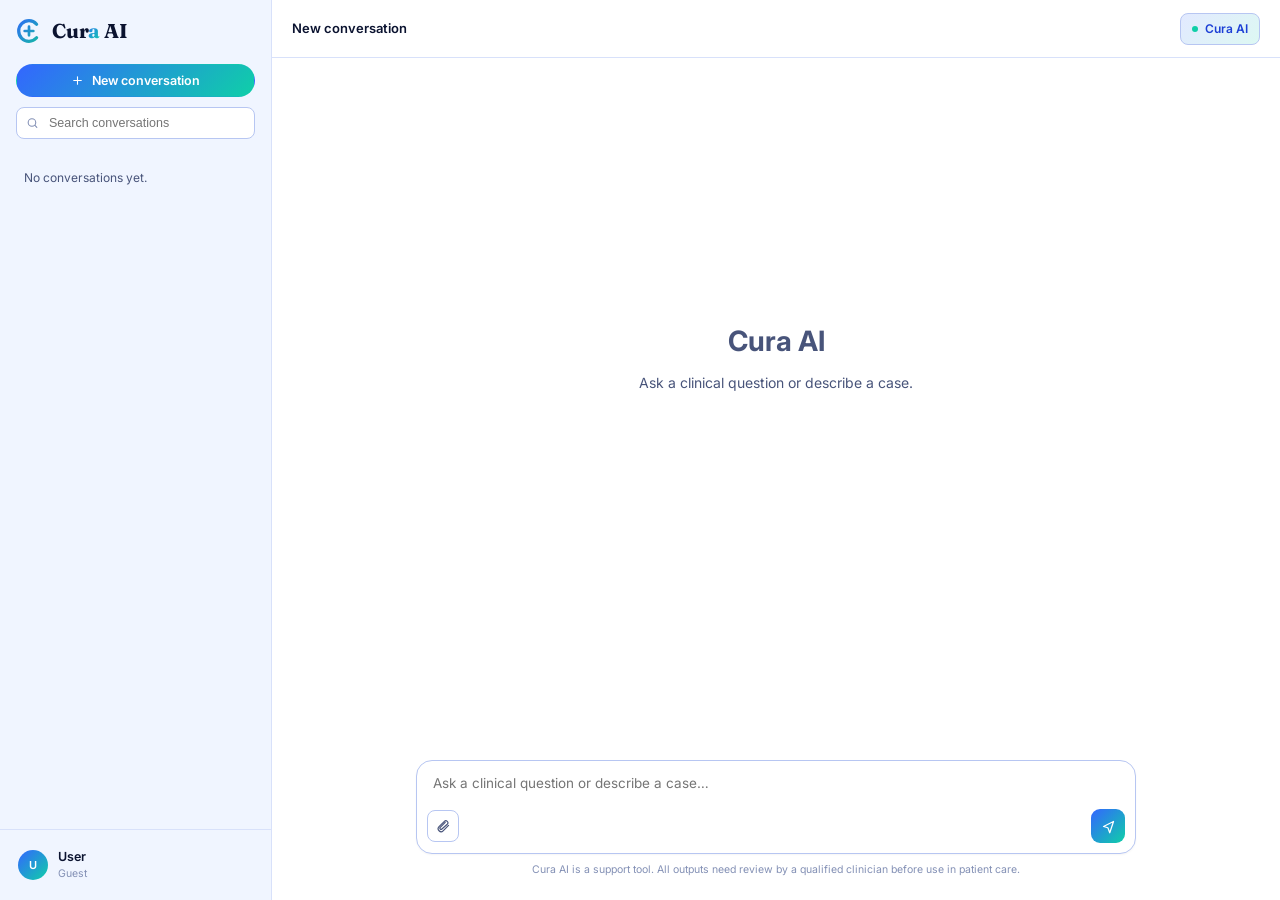
==== frontend/chat.html @ a147b240 "update ui" ====
<!DOCTYPE html>
<html lang="en">

<head>

  <meta charset="UTF-8">

  <meta
    name="viewport"
    content="width=device-width, initial-scale=1.0"
  >

  <title>Cura AI — Chat</title>

  <link
    rel="stylesheet"
    href="styles.css"
  >
  <link rel="icon" type="image/png" href="favicon.png">

</head>


<body>

<div class="app-shell">


  <!-- =====================================================
       SIDEBAR
  ====================================================== -->

  <aside
    class="app-sidebar"
    id="sidebar"
  >

    <div class="sidebar-top">


      <!-- LOGO -->

      <a
        href="index.html"
        class="logo"
      >

        <svg
          class="logo-mark"
          width="26"
          height="26"
          viewBox="0 0 48 48"
          fill="none"
        >

          <defs>

            <linearGradient
              id="chat-logo-gradient"
              x1="4"
              y1="6"
              x2="44"
              y2="42"
              gradientUnits="userSpaceOnUse"
            >

              <stop stop-color="#2E6FF2"/>
              <stop offset="1" stop-color="#14B8A6"/>

            </linearGradient>

          </defs>


          <path
            d="M38 11.5C34.6 7.6 29.7 5 24 5
            13.5 5 5 13.5 5 24s8.5 19 19 19
            c5.7 0 10.6-2.6 14-6.5"
            stroke="url(#chat-logo-gradient)"
            stroke-width="6"
            stroke-linecap="round"
          />


          <path
            d="M24 16v16M16 24h16"
            stroke="url(#chat-logo-gradient)"
            stroke-width="5"
            stroke-linecap="round"
          />

        </svg>


        <span
          class="logo-word"
          style="
            font-size:20px;
            font-weight:700;
          "
        >
          Cur<em>a</em> AI
        </span>

      </a>


      <!-- NEW CONVERSATION -->

      <button
        class="btn btn-gradient btn-block btn-sm"
        style="margin-top:14px;"
        id="new-chat"
        type="button"
      >

        <svg
          width="13"
          height="13"
          viewBox="0 0 24 24"
          fill="none"
          stroke="currentColor"
          stroke-width="2"
          stroke-linecap="round"
        >

          <path d="M12 5v14"/>
          <path d="M5 12h14"/>

        </svg>

        New conversation

      </button>


      <!-- SEARCH -->

      <div class="sidebar-search">

        <svg
          width="13"
          height="13"
          viewBox="0 0 24 24"
          fill="none"
          stroke="currentColor"
          stroke-width="2"
          stroke-linecap="round"
        >

          <circle
            cx="11"
            cy="11"
            r="7"
          />

          <path
            d="m20 20-3.5-3.5"
          />

        </svg>


        <input
          id="conversation-search"
          type="text"
          placeholder="Search conversations"
        >

      </div>

    </div>


    <!-- =====================================================
         CONVERSATIONS
    ====================================================== -->

    <div
      class="thread-list"
      id="thread-list"
    >

      <!-- JS loads conversations here -->

      <div
        id="conversation-loading"
        style="
          padding:14px;
          font-size:12px;
          color:var(--ink-600);
        "
      >
        No conversations yet.
      </div>

    </div>


    <!-- =====================================================
         USER
    ====================================================== -->

    <div class="sidebar-bottom">

      <div class="sidebar-user">

        <div
          class="avatar"
          id="user-avatar"
        >
          U
        </div>


        <div>

          <div
            class="sidebar-user-name"
            id="sidebar-user-name"
          >
            User
          </div>


          <div
            class="sidebar-user-email"
            id="sidebar-user-email"
          >
            Guest
          </div>

        </div>

      </div>

    </div>

  </aside>


  <!-- =====================================================
       MAIN
  ====================================================== -->

  <main class="app-main">


    <!-- TOPBAR -->

    <div class="app-topbar">


      <button
        class="icon-btn"
        id="sidebar-toggle"
        style="display:none;"
        type="button"
      >

        <svg
          width="16"
          height="16"
          viewBox="0 0 24 24"
          fill="none"
          stroke="currentColor"
          stroke-width="2"
          stroke-linecap="round"
        >

          <path d="M3 6h18"/>
          <path d="M3 12h18"/>
          <path d="M3 18h18"/>

        </svg>

      </button>


      <span
        id="conversation-title"
        style="
          font-size:13px;
          font-weight:600;
        "
      >
        New conversation
      </span>


      <div
        class="model-chip"
        style="margin-left:auto;"
      >

        <span class="dot"></span>

        Cura AI

      </div>

    </div>


    <!-- =====================================================
         CHAT AREA
    ====================================================== -->

    <div
      class="chat-scroll"
      id="chat-scroll"
    >

      <div
        class="chat-inner"
        id="chat-inner"
      >

        <!-- Empty state -->

        <div
          id="chat-empty"
          style="
            min-height:60vh;
            display:flex;
            align-items:center;
            justify-content:center;
            text-align:center;
            color:var(--ink-600);
            padding:30px;
          "
        >

          <div>

            <div
              style="
                font-size:28px;
                font-weight:700;
                margin-bottom:10px;
              "
            >
              Cura AI
            </div>

            <div style="font-size:14px;">
              Ask a clinical question or describe a case.
            </div>

          </div>

        </div>

      </div>

    </div>


    <!-- =====================================================
         COMPOSER
    ====================================================== -->

    <div class="composer-wrap">


      <div class="composer">


        <textarea
          id="composer-input"
          placeholder="Ask a clinical question or describe a case…"
          rows="1"
        ></textarea>


        <div class="composer-actions">


          <!-- ATTACH -->

          <button
            class="icon-btn"
            id="attach-btn"
            title="Attach"
            type="button"
          >

            <svg
              width="14"
              height="14"
              viewBox="0 0 24 24"
              fill="none"
              stroke="currentColor"
              stroke-width="2"
              stroke-linecap="round"
            >

              <path
                d="M21.44 11.05
                12.25 20.24a5 5 0 0 1-7.07-7.07
                l9.19-9.19a3.5 3.5 0 0 1 4.95 4.95
                L10.13 17.13a2 2 0 0 1-2.83-2.83
                l8.49-8.48"
              />

            </svg>

          </button>


          <!-- SEND -->

          <button
            class="send-btn"
            id="send-btn"
            title="Send"
            type="button"
          >

            <svg
              width="15"
              height="15"
              viewBox="0 0 24 24"
              fill="none"
              stroke="currentColor"
              stroke-width="2"
              stroke-linecap="round"
              stroke-linejoin="round"
            >

              <path
                d="m4 12 16-8-6 18-3-8-7-2z"
              />

            </svg>

          </button>


        </div>

      </div>


      <div class="composer-hint">

        Cura AI is a support tool.
        All outputs need review by a qualified clinician
        before use in patient care.

      </div>


    </div>

  </main>

</div>


<script src="script.js"></script>

</body>

</html>
---- frontend/styles.css ----
/* ===========================================================
   Cura AI — shared design system
   Palette pulled from the mark: deep navy ground, blue→teal
   gradient identity, warm off-white paper for content surfaces.
=========================================================== */

@import url('https://fonts.googleapis.com/css2?family=Fraunces:opsz,wght@9..144,400;9..144,500;9..144,600&family=Inter:wght@400;500;600;700&family=JetBrains+Mono:wght@400;500&display=swap');

:root{
  --navy-950:#050B16;
  --navy-900:#0A1730;
  --navy-800:#122145;
  --paper:#F0F5FF;
  --paper-alt:#FFFFFF;
  --ink-900:#0B1330;
  --ink-600:#48547A;
  --ink-400:#8390B5;
  --border:#D8E1FA;
  --border-strong:#B7C6F2;
  --blue:#3366FF;
  --blue-deep:#1C3FD6;
  --teal:#0FCFA8;
  --violet:#7C5CFC;
  --grad: linear-gradient(135deg, var(--blue) 0%, var(--teal) 100%);
  --grad-hero: linear-gradient(135deg, #E8EEFF 0%, #E3FBF6 55%, #EFEBFF 100%);
  --grad-soft: linear-gradient(135deg, rgba(51,102,255,0.14), rgba(15,207,168,0.14));
  --radius-lg:20px;
  --radius-md:12px;
  --radius-sm:8px;
  --shadow-card: 0 1px 2px rgba(11,19,48,0.06), 0 12px 32px -12px rgba(51,102,255,0.22);
  --shadow-pop: 0 14px 40px -10px rgba(51,102,255,0.38);
}

*{box-sizing:border-box; margin:0; padding:0;}
html{scroll-behavior:smooth;}
body{
  font-family:'Inter', system-ui, sans-serif;
  background:var(--paper);
  color:var(--ink-900);
  -webkit-font-smoothing:antialiased;
  line-height:1.5;
}
a{color:inherit; text-decoration:none;}
button{font-family:inherit; cursor:pointer;}
img{display:block; max-width:100%;}

.display{
  font-family:'Fraunces', serif;
  font-weight:500;
  letter-spacing:-0.01em;
  line-height:1.05;
}
.mono{
  font-family:'JetBrains Mono', monospace;
  letter-spacing:0.02em;
}
.eyebrow{
  font-family:'JetBrains Mono', monospace;
  font-size:11px;
  letter-spacing:0.14em;
  text-transform:uppercase;
  color:var(--teal);
  font-weight:500;
}

/* ---------- Logo mark: echoes the open "C" + cross ---------- */
.logo{
  display:inline-flex;
  align-items:center;
  gap:10px;
}
.logo-mark{ flex-shrink:0; }
.logo-word{
  font-family:'Fraunces', serif;
  font-weight:600;
  font-size:19px;
  letter-spacing:-0.01em;
  color:var(--ink-900);
}
.logo-word em{
  font-style:normal;
  background:var(--grad);
  -webkit-background-clip:text;
  background-clip:text;
  color:transparent;
}
.on-dark .logo-word{ color:#fff; }

/* ---------- Buttons ---------- */
.btn{
  display:inline-flex;
  align-items:center;
  justify-content:center;
  gap:8px;
  padding:11px 20px;
  border-radius:999px;
  font-size:13.5px;
  font-weight:600;
  border:1px solid transparent;
  transition:transform .15s ease, box-shadow .15s ease, background .15s ease;
  white-space:nowrap;
}
.btn:active{ transform:scale(0.98); }
.btn-primary{
  background:var(--ink-900);
  color:#fff;
}
.btn-primary:hover{ background:#000; box-shadow:var(--shadow-pop); }
.btn-gradient{
  background:var(--grad);
  color:#fff;
}
.btn-gradient:hover{ box-shadow:0 10px 30px -8px rgba(20,184,166,0.55); }
.btn-ghost{
  background:transparent;
  color:var(--ink-900);
  border-color:var(--border-strong);
}
.btn-ghost:hover{ background:rgba(14,21,38,0.04); }
.btn-lg{ padding:14px 26px; font-size:14.5px; }
.btn-sm{ padding:8px 14px; font-size:12.5px; }
.btn-block{ width:100%; }

/* ---------- Layout helpers ---------- */
.wrap{ max-width:1160px; margin:0 auto; padding:0 24px; }
.section{ padding:88px 0; }
@media (max-width:720px){ .section{ padding:56px 0; } }

/* ---------- Header ---------- */
.site-header{
  position:sticky; top:0; z-index:50;
  background:rgba(246,248,251,0.86);
  backdrop-filter:blur(14px) saturate(160%);
  border-bottom:1px solid var(--border);
}
.site-header .wrap{
  height:64px;
  display:flex; align-items:center; gap:28px;
}
.site-nav{ display:flex; gap:4px; margin-left:8px; }
.site-nav a{
  padding:8px 12px; border-radius:8px;
  font-size:13.5px; font-weight:500; color:var(--ink-600);
  transition:background .15s ease, color .15s ease;
}
.site-nav a:hover{ background:rgba(14,21,38,0.05); color:var(--ink-900); }
.header-actions{ margin-left:auto; display:flex; align-items:center; gap:10px; }

@media (max-width:760px){
  .site-nav{ display:none; }
}

/* ---------- Hero ---------- */
.hero{
  position:relative;
  overflow:hidden;
  background:var(--grad-hero);
  border-bottom:1px solid var(--border);
}
.hero::before{
  content:'';
  position:absolute; inset:0;
  background-image:
    linear-gradient(rgba(51,102,255,0.10) 1px, transparent 1px),
    linear-gradient(90deg, rgba(51,102,255,0.10) 1px, transparent 1px);
  background-size:52px 52px;
  mask-image:radial-gradient(ellipse at 30% 20%, black 0%, transparent 65%);
}
.hero::after{
  content:'';
  position:absolute; top:-120px; right:-120px; width:420px; height:420px;
  background:radial-gradient(circle, rgba(124,92,252,0.28), transparent 70%);
  border-radius:50%;
  pointer-events:none;
}
.hero-grid{
  position:relative;
  display:grid;
  grid-template-columns:minmax(0,1.05fr) minmax(0,1fr);
  gap:56px;
  align-items:center;
  padding:80px 0 72px;
}
@media (max-width:920px){
  .hero-grid{ grid-template-columns:1fr; padding:44px 0 40px; gap:36px; }
}
.hero h1{ font-size:clamp(36px,5vw,58px); margin-top:18px; }
.hero h1 .accent{ font-style:italic; color:var(--blue); }
.hero p.lede{
  margin-top:20px; max-width:480px;
  font-size:16.5px; line-height:1.6; color:var(--ink-600);
}
.hero-ctas{ display:flex; gap:10px; margin-top:30px; flex-wrap:wrap; }

/* mock chat card in hero */
.chat-card{
  border-radius:var(--radius-lg);
  border:1px solid var(--border);
  background:#fff;
  box-shadow:var(--shadow-card);
  overflow:hidden;
}
.chat-card-top{
  display:flex; align-items:center; gap:8px;
  padding:12px 16px; border-bottom:1px solid var(--border);
  background:var(--paper);
}
.chat-card-top .dots{ display:flex; gap:5px; }
.chat-card-top .dots span{ width:8px; height:8px; border-radius:50%; background:var(--border-strong); }
.chat-card-top .tag{
  margin-left:auto;
  font-family:'JetBrains Mono', monospace;
  font-size:10.5px; color:var(--ink-400);
}
.chat-card-body{ padding:22px 20px 24px; background:linear-gradient(to bottom, var(--paper), #fff); }
.bubble-row{ display:flex; gap:10px; margin-bottom:16px; }
.avatar{
  flex-shrink:0; width:28px; height:28px; border-radius:50%;
  display:grid; place-items:center;
  font-size:11px; font-weight:600;
}
.avatar-user{ background:#E7EBF2; color:var(--ink-600); }
.avatar-ai{ background:var(--grad); color:#fff; border-radius:9px; }
.bubble-text{ font-size:13.5px; line-height:1.55; padding-top:3px; color:var(--ink-900); }
.pill-list{ display:grid; gap:7px; margin-top:12px; }
.pill{
  display:flex; align-items:center; gap:9px;
  border:1px solid var(--border); background:var(--paper);
  border-radius:10px; padding:9px 12px; font-size:12.5px; color:var(--ink-900);
}
.pill svg{ flex-shrink:0; color:var(--teal); }

/* ---------- Feature grid ---------- */
.section-head{ max-width:600px; margin-bottom:44px; }
.section-head h2{ font-size:clamp(28px,3.4vw,38px); margin-top:10px; }
.section-head p{ margin-top:12px; color:var(--ink-600); font-size:15px; }

.feature-grid{
  display:grid;
  grid-template-columns:repeat(3,1fr);
  gap:1px;
  background:var(--border);
  border:1px solid var(--border);
  border-radius:var(--radius-lg);
  overflow:hidden;
}
@media (max-width:820px){ .feature-grid{ grid-template-columns:1fr 1fr; } }
@media (max-width:560px){ .feature-grid{ grid-template-columns:1fr; } }
.feature{
  background:#fff; padding:28px 24px 30px;
  transition:background .18s ease;
}
.feature:hover{ background:#FAFBFF; }
.feature-icon{
  width:40px; height:40px; border-radius:11px;
  display:grid; place-items:center; margin-bottom:16px;
  background:var(--grad); color:#fff;
  box-shadow:0 8px 18px -8px rgba(51,102,255,0.55);
}
.feature h3{ font-size:15px; font-weight:600; margin-bottom:7px; color:var(--ink-900); }
.feature p{ font-size:13px; color:var(--ink-600); line-height:1.55; }

/* ---------- Dark band ---------- */
.band-dark{
  background:var(--navy-900);
  color:#fff;
  position:relative;
  overflow:hidden;
}
.band-dark::before{
  content:'';
  position:absolute; inset:0;
  background:radial-gradient(circle at 18% 25%, rgba(46,111,242,.28), transparent 40%),
             radial-gradient(circle at 82% 75%, rgba(20,184,166,.24), transparent 42%);
}
.band-dark .wrap{ position:relative; }

/* ---------- Footer ---------- */
.site-footer{
  background:var(--navy-950);
  color:rgba(255,255,255,0.6);
  padding:56px 0 28px;
}
.footer-grid{
  display:grid; grid-template-columns:1.4fr repeat(3,1fr);
  gap:32px; padding-bottom:36px; border-bottom:1px solid rgba(255,255,255,0.08);
}
@media (max-width:760px){ .footer-grid{ grid-template-columns:1fr 1fr; } }
.footer-grid h4{
  font-size:11px; text-transform:uppercase; letter-spacing:.08em;
  color:#fff; margin-bottom:14px; font-weight:600;
}
.footer-grid ul{ list-style:none; display:grid; gap:9px; }
.footer-grid a{ font-size:13px; transition:color .15s ease; }
.footer-grid a:hover{ color:#fff; }
.footer-bottom{
  display:flex; justify-content:space-between; align-items:center;
  padding-top:22px; font-size:12px; flex-wrap:wrap; gap:10px;
}
@media (max-width:600px){ .footer-bottom{ flex-direction:column; align-items:flex-start; } }

/* ---------- FAQ ---------- */
.faq-item{ border-bottom:1px solid var(--border); }
.faq-q{
  width:100%; text-align:left; background:none; border:0;
  padding:20px 2px; display:flex; align-items:center; justify-content:space-between;
  font-family:'Fraunces', serif; font-size:16px; font-weight:500; color:var(--ink-900);
}
.faq-q svg{ flex-shrink:0; transition:transform .2s ease; color:var(--ink-400); }
.faq-item.open .faq-q svg{ transform:rotate(45deg); }
.faq-a{
  max-height:0; overflow:hidden; transition:max-height .25s ease;
  font-size:13.5px; color:var(--ink-600); line-height:1.6;
}
.faq-item.open .faq-a{ max-height:200px; padding-bottom:20px; }

/* ---------- Auth split layout ---------- */
.auth-shell{ min-height:100vh; display:grid; grid-template-columns:1fr 1fr; }
@media (max-width:920px){ .auth-shell{ grid-template-columns:1fr; } }
.auth-panel{ display:flex; flex-direction:column; background:#fff; }
.auth-panel-header{ padding:26px 40px 0; }
.auth-form-wrap{ flex:1; display:flex; align-items:center; justify-content:center; padding:32px 40px 60px; }
.auth-form{ width:100%; max-width:380px; }
.auth-form h1{ font-size:28px; }
.auth-form p.sub{ margin-top:8px; color:var(--ink-600); font-size:13.5px; }

.field{ margin-bottom:14px; }
.field label{ display:block; font-size:12px; font-weight:600; color:var(--ink-600); margin-bottom:6px; }
.field input{
  width:100%; padding:11px 13px; font-size:13.5px;
  border:1.5px solid var(--border-strong); border-radius:8px;
  background:#fff; color:var(--ink-900); outline:none;
  transition:border-color .15s ease, box-shadow .15s ease;
}
.field input:focus{ border-color:var(--blue); box-shadow:0 0 0 3px rgba(46,111,242,0.12); }
.field input::placeholder{ color:var(--ink-400); }

.divider-row{ display:flex; align-items:center; gap:10px; margin:20px 0; }
.divider-row .line{ flex:1; height:1px; background:var(--border); }
.divider-row span{ font-size:10.5px; letter-spacing:.08em; text-transform:uppercase; color:var(--ink-400); }

.check-row{ display:flex; gap:8px; font-size:12px; color:var(--ink-600); align-items:flex-start; margin:6px 0 18px; }
.check-row input{ margin-top:2px; }

.auth-visual{
  position:relative; overflow:hidden;
  background:var(--navy-900); color:#fff;
  display:flex; flex-direction:column; justify-content:center;
  padding:56px;
}
@media (max-width:920px){ .auth-visual{ display:none; } }
.auth-visual::before{
  content:''; position:absolute; inset:0;
  background-image:linear-gradient(rgba(255,255,255,.05) 1px, transparent 1px),
                    linear-gradient(90deg, rgba(255,255,255,.05) 1px, transparent 1px);
  background-size:44px 44px;
}
.auth-visual-inner{ position:relative; max-width:420px; }
.auth-visual h2{ font-size:34px; margin-top:16px; line-height:1.1; }
.auth-visual p{ margin-top:14px; color:rgba(255,255,255,.68); font-size:14.5px; line-height:1.6; }
.auth-swap{ margin-top:26px; text-align:center; font-size:13px; color:var(--ink-600); }
.auth-swap a{ font-weight:600; color:var(--blue); }
.legal-note{ margin-top:22px; font-size:11px; color:var(--ink-400); line-height:1.6; }
.legal-note a{ text-decoration:underline; color:var(--ink-600); }

/* ---------- Chat app shell ---------- */
.app-shell{ display:flex; height:100vh; overflow:hidden; background:#fff; }
.app-sidebar{
  width:272px; flex-shrink:0; background:var(--paper);
  border-right:1px solid var(--border);
  display:flex; flex-direction:column;
}
.sidebar-top{ padding:16px 16px 10px; }
.sidebar-search{
  margin-top:10px; position:relative;
}
.sidebar-search input{
  width:100%; padding:8px 12px 8px 32px; font-size:12.5px;
  border:1px solid var(--border-strong); border-radius:8px; background:#fff; outline:none;
}
.sidebar-search svg{ position:absolute; left:10px; top:50%; transform:translateY(-50%); color:var(--ink-400); }
.thread-list{ flex:1; overflow-y:auto; padding:6px 10px; }
.thread{
  padding:10px 10px; border-radius:8px; margin-bottom:2px; cursor:pointer;
  border:1px solid transparent;
}
.thread:hover{ background:#EEF1F6; }
.thread.active{ background:#fff; border-color:var(--border); }
.thread-title{ font-size:12.5px; font-weight:600; color:var(--ink-900); }
.thread-sub{ font-size:10.5px; color:var(--ink-400); margin-top:2px; }
.sidebar-bottom{ border-top:1px solid var(--border); padding:12px; }
.sidebar-user{ display:flex; align-items:center; gap:10px; padding:6px; border-radius:8px; }
.sidebar-user:hover{ background:#EEF1F6; }
.sidebar-user .avatar{ width:30px; height:30px; background:var(--grad); color:#fff; }
.sidebar-user-name{ font-size:12.5px; font-weight:600; }
.sidebar-user-email{ font-size:10.5px; color:var(--ink-400); }

.app-main{ flex:1; display:flex; flex-direction:column; min-width:0; }
.app-topbar{
  height:58px; flex-shrink:0; border-bottom:1px solid var(--border);
  display:flex; align-items:center; gap:12px; padding:0 20px;
}
.model-chip{
  display:inline-flex; align-items:center; gap:7px;
  border:1px solid var(--border-strong); border-radius:8px;
  padding:6px 11px; font-size:12px; font-weight:600;
  background:var(--grad-soft); color:var(--blue-deep);
}
.model-chip .dot{ width:6px; height:6px; border-radius:50%; background:var(--teal); }

.chat-scroll{ flex:1; overflow-y:auto; padding:28px 0 8px; }
.chat-inner{ max-width:720px; margin:0 auto; padding:0 24px; }
.msg-row{ display:flex; gap:12px; margin-bottom:22px; }
.msg-row .avatar{ width:30px; height:30px; }
.msg-text{ font-size:14px; line-height:1.6; padding-top:4px; }
.msg-ai .msg-text{ }

.composer-wrap{ padding:14px 24px 22px; }
.composer{
  max-width:720px; margin:0 auto;
  border:1.5px solid var(--border-strong); border-radius:16px; background:#fff;
  box-shadow:0 1px 2px rgba(14,21,38,0.04);
}
.composer textarea{
  width:100%; border:0; outline:none; resize:none; background:transparent;
  padding:14px 16px 6px; font-family:inherit; font-size:13.5px; color:var(--ink-900); min-height:24px; max-height:160px;
}
.composer-actions{ display:flex; align-items:center; padding:6px 10px 10px; gap:8px; }
.composer-hint{ margin-top:8px; text-align:center; font-size:10.5px; color:var(--ink-400); }
.icon-btn{
  width:32px; height:32px; border-radius:8px; border:1px solid var(--border-strong);
  background:#fff; display:grid; place-items:center; color:var(--ink-600);
}
.icon-btn:hover{ background:var(--paper); }
.send-btn{
  margin-left:auto; width:34px; height:34px; border-radius:9px; border:0;
  background:var(--grad); color:#fff; display:grid; place-items:center;
}

@media (max-width:820px){
  .app-sidebar{ position:fixed; z-index:40; height:100%; transform:translateX(-100%); transition:transform .2s ease; }
  .app-sidebar.open{ transform:translateX(0); box-shadow:var(--shadow-pop); }
  .chat-inner{ padding:0 16px; }
}
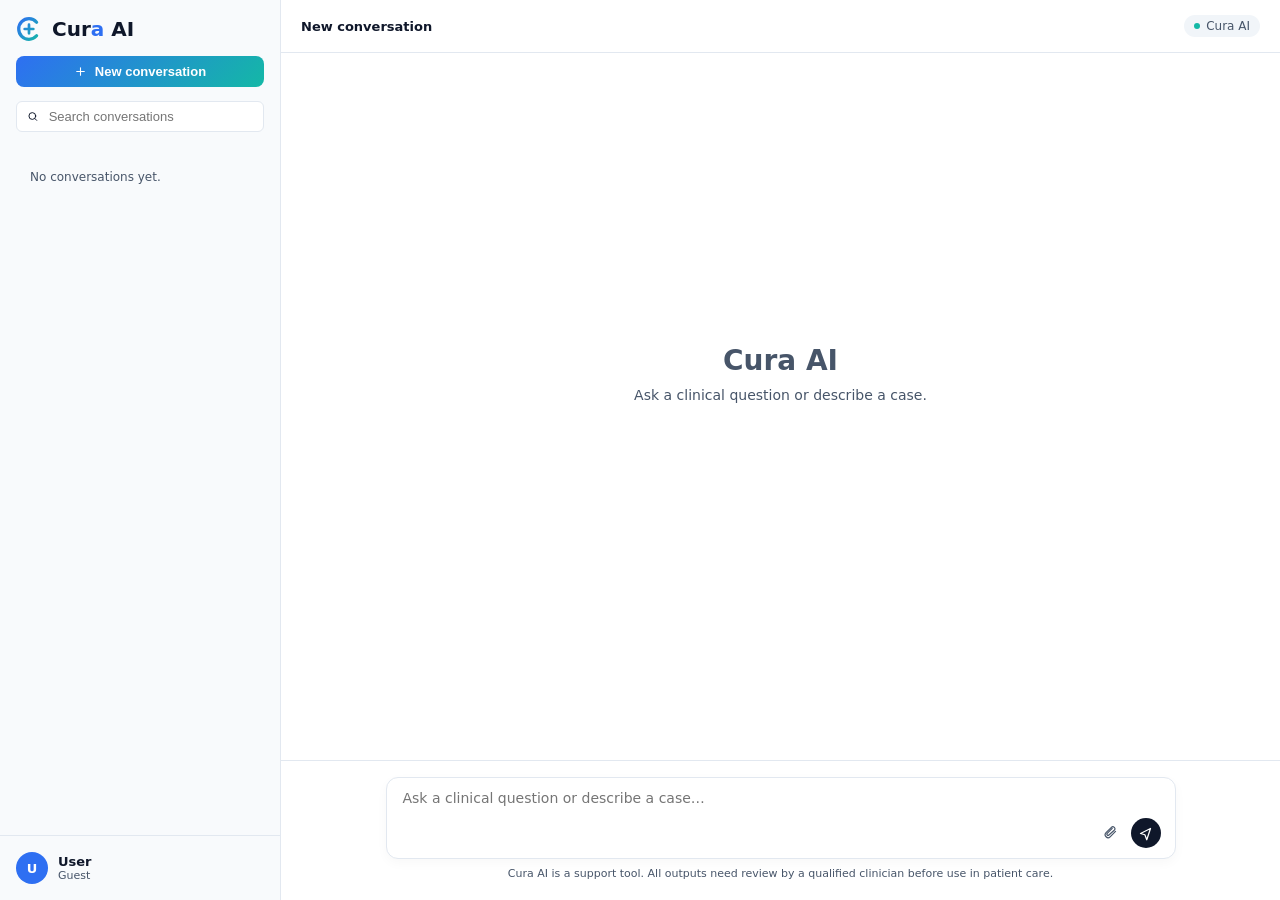
==== commit 0bf44172: "clean frontend code" ====
--- a/frontend/chat.html
+++ b/frontend/chat.html
@@ -1,465 +1,139 @@
 <!DOCTYPE html>
+
 <html lang="en">
+    <head>
+    <meta charset="UTF-8">
+    <meta name="viewport" content="width=device-width, initial-scale=1.0">
+    <title>Cura AI — Chat</title>
+    <link rel="stylesheet" href="styles.css">
+    <link rel="icon" type="image/png" href="favicon.png">
+    </head>
+    <body>
 
-<head>
+    <div class="app-shell">
 
-  <meta charset="UTF-8">
+    <!-- SIDEBAR -->
+    <aside class="app-sidebar" id="sidebar">
+        <div class="sidebar-top">
+        <!-- LOGO -->
+        <a href="index.html" class="logo">
+            <svg class="logo-mark" width="26" height="26" viewBox="0 0 48 48" fill="none">
+            <defs>
+                <linearGradient id="chat-logo-gradient" x1="4" y1="6" x2="44" y2="42" gradientUnits="userSpaceOnUse">
+                <stop stop-color="#2E6FF2"/>
+                <stop offset="1" stop-color="#14B8A6"/>
+                </linearGradient>
+            </defs>
+            <path d="M38 11.5C34.6 7.6 29.7 5 24 5 13.5 5 5 13.5 5 24s8.5 19 19 19 c5.7 0 10.6-2.6 14-6.5" stroke="url(#chat-logo-gradient)" stroke-width="6" stroke-linecap="round"/>
+            <path d="M24 16v16M16 24h16" stroke="url(#chat-logo-gradient)" stroke-width="5" stroke-linecap="round"/>
+            </svg>
+            <span class="logo-word logo-word-custom">
+            Cur<em>a</em> AI
+            </span>
+        </a>
 
-  <meta
-    name="viewport"
-    content="width=device-width, initial-scale=1.0"
-  >
+        <!-- NEW CONVERSATION -->
+        <button class="btn btn-gradient btn-block btn-sm new-chat-btn" id="new-chat" type="button">
+            <svg width="13" height="13" viewBox="0 0 24 24" fill="none" stroke="currentColor" stroke-width="2" stroke-linecap="round">
+            <path d="M12 5v14"/>
+            <path d="M5 12h14"/>
+            </svg>
+            New conversation
+        </button>
 
-  <title>Cura AI — Chat</title>
+        <!-- SEARCH -->
+        <div class="sidebar-search">
+            <svg width="13" height="13" viewBox="0 0 24 24" fill="none" stroke="currentColor" stroke-width="2" stroke-linecap="round">
+            <circle cx="11" cy="11" r="7"/>
+            <path d="m20 20-3.5-3.5"/>
+            </svg>
+            <input id="conversation-search" type="text" placeholder="Search conversations">
+        </div>
+        </div>
 
-  <link
-    rel="stylesheet"
-    href="styles.css"
-  >
-  <link rel="icon" type="image/png" href="favicon.png">
+        <!-- CONVERSATIONS -->
+        <div class="thread-list" id="thread-list">
+        <div id="conversation-loading" class="conversation-loading-text">
+            No conversations yet.
+        </div>
+        </div>
 
-</head>
+        <!-- USER -->
+        <div class="sidebar-bottom">
+        <div class="sidebar-user">
+            <div class="avatar" id="user-avatar">U</div>
+            <div>
+            <div class="sidebar-user-name" id="sidebar-user-name">User</div>
+            <div class="sidebar-user-email" id="sidebar-user-email">Guest</div>
+            </div>
+        </div>
+        </div>
+    </aside>
 
+    <!-- MAIN -->
+    <main class="app-main">
+        <!-- TOPBAR -->
+        <div class="app-topbar">
+        <button class="icon-btn" id="sidebar-toggle" style="display:none;" type="button">
+            <svg width="16" height="16" viewBox="0 0 24 24" fill="none" stroke="currentColor" stroke-width="2" stroke-linecap="round">
+            <path d="M3 6h18"/>
+            <path d="M3 12h18"/>
+            <path d="M3 18h18"/>
+            </svg>
+        </button>
+        <span id="conversation-title" class="conversation-title-text">
+            New conversation
+        </span>
+        <div class="model-chip model-chip-right">
+            <span class="dot"></span>
+            Cura AI
+        </div>
+        </div>
 
-<body>
+        <!-- CHAT AREA -->
+        <div class="chat-scroll" id="chat-scroll">
+        <div class="chat-inner" id="chat-inner">
+            <!-- Empty state -->
+            <div id="chat-empty" class="chat-empty-state">
+            <div>
+                <div class="chat-empty-title">
+                Cura AI
+                </div>
+                <div class="chat-empty-subtitle">
+                Ask a clinical question or describe a case.
+                </div>
+            </div>
+            </div>
+        </div>
+        </div>
 
-<div class="app-shell">
-
-
-  <!-- =====================================================
-       SIDEBAR
-  ====================================================== -->
-
-  <aside
-    class="app-sidebar"
-    id="sidebar"
-  >
-
-    <div class="sidebar-top">
-
-
-      <!-- LOGO -->
-
-      <a
-        href="index.html"
-        class="logo"
-      >
-
-        <svg
-          class="logo-mark"
-          width="26"
-          height="26"
-          viewBox="0 0 48 48"
-          fill="none"
-        >
-
-          <defs>
-
-            <linearGradient
-              id="chat-logo-gradient"
-              x1="4"
-              y1="6"
-              x2="44"
-              y2="42"
-              gradientUnits="userSpaceOnUse"
-            >
-
-              <stop stop-color="#2E6FF2"/>
-              <stop offset="1" stop-color="#14B8A6"/>
-
-            </linearGradient>
-
-          </defs>
-
-
-          <path
-            d="M38 11.5C34.6 7.6 29.7 5 24 5
-            13.5 5 5 13.5 5 24s8.5 19 19 19
-            c5.7 0 10.6-2.6 14-6.5"
-            stroke="url(#chat-logo-gradient)"
-            stroke-width="6"
-            stroke-linecap="round"
-          />
-
-
-          <path
-            d="M24 16v16M16 24h16"
-            stroke="url(#chat-logo-gradient)"
-            stroke-width="5"
-            stroke-linecap="round"
-          />
-
-        </svg>
-
-
-        <span
-          class="logo-word"
-          style="
-            font-size:20px;
-            font-weight:700;
-          "
-        >
-          Cur<em>a</em> AI
-        </span>
-
-      </a>
-
-
-      <!-- NEW CONVERSATION -->
-
-      <button
-        class="btn btn-gradient btn-block btn-sm"
-        style="margin-top:14px;"
-        id="new-chat"
-        type="button"
-      >
-
-        <svg
-          width="13"
-          height="13"
-          viewBox="0 0 24 24"
-          fill="none"
-          stroke="currentColor"
-          stroke-width="2"
-          stroke-linecap="round"
-        >
-
-          <path d="M12 5v14"/>
-          <path d="M5 12h14"/>
-
-        </svg>
-
-        New conversation
-
-      </button>
-
-
-      <!-- SEARCH -->
-
-      <div class="sidebar-search">
-
-        <svg
-          width="13"
-          height="13"
-          viewBox="0 0 24 24"
-          fill="none"
-          stroke="currentColor"
-          stroke-width="2"
-          stroke-linecap="round"
-        >
-
-          <circle
-            cx="11"
-            cy="11"
-            r="7"
-          />
-
-          <path
-            d="m20 20-3.5-3.5"
-          />
-
-        </svg>
-
-
-        <input
-          id="conversation-search"
-          type="text"
-          placeholder="Search conversations"
-        >
-
-      </div>
+        <!-- COMPOSER -->
+        <div class="composer-wrap">
+        <div class="composer">
+            <textarea id="composer-input" placeholder="Ask a clinical question or describe a case…" rows="1"></textarea>
+            <div class="composer-actions">
+            <!-- ATTACH -->
+            <button class="icon-btn" id="attach-btn" title="Attach" type="button">
+                <svg width="14" height="14" viewBox="0 0 24 24" fill="none" stroke="currentColor" stroke-width="2" stroke-linecap="round">
+                <path d="M21.44 11.05 12.25 20.24a5 5 0 0 1-7.07-7.07 l9.19-9.19a3.5 3.5 0 0 1 4.95 4.95 L10.13 17.13a2 2 0 0 1-2.83-2.83 l8.49-8.48"/>
+                </svg>
+            </button>
+            <!-- SEND -->
+            <button class="send-btn" id="send-btn" title="Send" type="button">
+                <svg width="15" height="15" viewBox="0 0 24 24" fill="none" stroke="currentColor" stroke-width="2" stroke-linecap="round" stroke-linejoin="round">
+                <path d="m4 12 16-8-6 18-3-8-7-2z"/>
+                </svg>
+            </button>
+            </div>
+        </div>
+        <div class="composer-hint">
+            Cura AI is a support tool. All outputs need review by a qualified clinician before use in patient care.
+        </div>
+        </div>
+    </main>
 
     </div>
 
-
-    <!-- =====================================================
-         CONVERSATIONS
-    ====================================================== -->
-
-    <div
-      class="thread-list"
-      id="thread-list"
-    >
-
-      <!-- JS loads conversations here -->
-
-      <div
-        id="conversation-loading"
-        style="
-          padding:14px;
-          font-size:12px;
-          color:var(--ink-600);
-        "
-      >
-        No conversations yet.
-      </div>
-
-    </div>
-
-
-    <!-- =====================================================
-         USER
-    ====================================================== -->
-
-    <div class="sidebar-bottom">
-
-      <div class="sidebar-user">
-
-        <div
-          class="avatar"
-          id="user-avatar"
-        >
-          U
-        </div>
-
-
-        <div>
-
-          <div
-            class="sidebar-user-name"
-            id="sidebar-user-name"
-          >
-            User
-          </div>
-
-
-          <div
-            class="sidebar-user-email"
-            id="sidebar-user-email"
-          >
-            Guest
-          </div>
-
-        </div>
-
-      </div>
-
-    </div>
-
-  </aside>
-
-
-  <!-- =====================================================
-       MAIN
-  ====================================================== -->
-
-  <main class="app-main">
-
-
-    <!-- TOPBAR -->
-
-    <div class="app-topbar">
-
-
-      <button
-        class="icon-btn"
-        id="sidebar-toggle"
-        style="display:none;"
-        type="button"
-      >
-
-        <svg
-          width="16"
-          height="16"
-          viewBox="0 0 24 24"
-          fill="none"
-          stroke="currentColor"
-          stroke-width="2"
-          stroke-linecap="round"
-        >
-
-          <path d="M3 6h18"/>
-          <path d="M3 12h18"/>
-          <path d="M3 18h18"/>
-
-        </svg>
-
-      </button>
-
-
-      <span
-        id="conversation-title"
-        style="
-          font-size:13px;
-          font-weight:600;
-        "
-      >
-        New conversation
-      </span>
-
-
-      <div
-        class="model-chip"
-        style="margin-left:auto;"
-      >
-
-        <span class="dot"></span>
-
-        Cura AI
-
-      </div>
-
-    </div>
-
-
-    <!-- =====================================================
-         CHAT AREA
-    ====================================================== -->
-
-    <div
-      class="chat-scroll"
-      id="chat-scroll"
-    >
-
-      <div
-        class="chat-inner"
-        id="chat-inner"
-      >
-
-        <!-- Empty state -->
-
-        <div
-          id="chat-empty"
-          style="
-            min-height:60vh;
-            display:flex;
-            align-items:center;
-            justify-content:center;
-            text-align:center;
-            color:var(--ink-600);
-            padding:30px;
-          "
-        >
-
-          <div>
-
-            <div
-              style="
-                font-size:28px;
-                font-weight:700;
-                margin-bottom:10px;
-              "
-            >
-              Cura AI
-            </div>
-
-            <div style="font-size:14px;">
-              Ask a clinical question or describe a case.
-            </div>
-
-          </div>
-
-        </div>
-
-      </div>
-
-    </div>
-
-
-    <!-- =====================================================
-         COMPOSER
-    ====================================================== -->
-
-    <div class="composer-wrap">
-
-
-      <div class="composer">
-
-
-        <textarea
-          id="composer-input"
-          placeholder="Ask a clinical question or describe a case…"
-          rows="1"
-        ></textarea>
-
-
-        <div class="composer-actions">
-
-
-          <!-- ATTACH -->
-
-          <button
-            class="icon-btn"
-            id="attach-btn"
-            title="Attach"
-            type="button"
-          >
-
-            <svg
-              width="14"
-              height="14"
-              viewBox="0 0 24 24"
-              fill="none"
-              stroke="currentColor"
-              stroke-width="2"
-              stroke-linecap="round"
-            >
-
-              <path
-                d="M21.44 11.05
-                12.25 20.24a5 5 0 0 1-7.07-7.07
-                l9.19-9.19a3.5 3.5 0 0 1 4.95 4.95
-                L10.13 17.13a2 2 0 0 1-2.83-2.83
-                l8.49-8.48"
-              />
-
-            </svg>
-
-          </button>
-
-
-          <!-- SEND -->
-
-          <button
-            class="send-btn"
-            id="send-btn"
-            title="Send"
-            type="button"
-          >
-
-            <svg
-              width="15"
-              height="15"
-              viewBox="0 0 24 24"
-              fill="none"
-              stroke="currentColor"
-              stroke-width="2"
-              stroke-linecap="round"
-              stroke-linejoin="round"
-            >
-
-              <path
-                d="m4 12 16-8-6 18-3-8-7-2z"
-              />
-
-            </svg>
-
-          </button>
-
-
-        </div>
-
-      </div>
-
-
-      <div class="composer-hint">
-
-        Cura AI is a support tool.
-        All outputs need review by a qualified clinician
-        before use in patient care.
-
-      </div>
-
-
-    </div>
-
-  </main>
-
-</div>
-
-
-<script src="script.js"></script>
-
-</body>
-
+    <script src="script.js"></script>
+    </body>
 </html>
--- a/frontend/styles.css
+++ b/frontend/styles.css
@@ -1,444 +1,843 @@
-/* ===========================================================
-   Cura AI — shared design system
-   Palette pulled from the mark: deep navy ground, blue→teal
-   gradient identity, warm off-white paper for content surfaces.
-=========================================================== */
-
-@import url('https://fonts.googleapis.com/css2?family=Fraunces:opsz,wght@9..144,400;9..144,500;9..144,600&family=Inter:wght@400;500;600;700&family=JetBrains+Mono:wght@400;500&display=swap');
-
-:root{
-  --navy-950:#050B16;
-  --navy-900:#0A1730;
-  --navy-800:#122145;
-  --paper:#F0F5FF;
-  --paper-alt:#FFFFFF;
-  --ink-900:#0B1330;
-  --ink-600:#48547A;
-  --ink-400:#8390B5;
-  --border:#D8E1FA;
-  --border-strong:#B7C6F2;
-  --blue:#3366FF;
-  --blue-deep:#1C3FD6;
-  --teal:#0FCFA8;
-  --violet:#7C5CFC;
-  --grad: linear-gradient(135deg, var(--blue) 0%, var(--teal) 100%);
-  --grad-hero: linear-gradient(135deg, #E8EEFF 0%, #E3FBF6 55%, #EFEBFF 100%);
-  --grad-soft: linear-gradient(135deg, rgba(51,102,255,0.14), rgba(15,207,168,0.14));
-  --radius-lg:20px;
-  --radius-md:12px;
-  --radius-sm:8px;
-  --shadow-card: 0 1px 2px rgba(11,19,48,0.06), 0 12px 32px -12px rgba(51,102,255,0.22);
-  --shadow-pop: 0 14px 40px -10px rgba(51,102,255,0.38);
-}
-
-*{box-sizing:border-box; margin:0; padding:0;}
-html{scroll-behavior:smooth;}
-body{
-  font-family:'Inter', system-ui, sans-serif;
-  background:var(--paper);
-  color:var(--ink-900);
-  -webkit-font-smoothing:antialiased;
-  line-height:1.5;
-}
-a{color:inherit; text-decoration:none;}
-button{font-family:inherit; cursor:pointer;}
-img{display:block; max-width:100%;}
-
-.display{
-  font-family:'Fraunces', serif;
-  font-weight:500;
-  letter-spacing:-0.01em;
-  line-height:1.05;
-}
-.mono{
-  font-family:'JetBrains Mono', monospace;
-  letter-spacing:0.02em;
-}
-.eyebrow{
-  font-family:'JetBrains Mono', monospace;
-  font-size:11px;
-  letter-spacing:0.14em;
-  text-transform:uppercase;
-  color:var(--teal);
-  font-weight:500;
-}
-
-/* ---------- Logo mark: echoes the open "C" + cross ---------- */
-.logo{
-  display:inline-flex;
-  align-items:center;
-  gap:10px;
-}
-.logo-mark{ flex-shrink:0; }
-.logo-word{
-  font-family:'Fraunces', serif;
-  font-weight:600;
-  font-size:19px;
-  letter-spacing:-0.01em;
-  color:var(--ink-900);
-}
-.logo-word em{
-  font-style:normal;
-  background:var(--grad);
-  -webkit-background-clip:text;
-  background-clip:text;
-  color:transparent;
-}
-.on-dark .logo-word{ color:#fff; }
-
-/* ---------- Buttons ---------- */
-.btn{
-  display:inline-flex;
-  align-items:center;
-  justify-content:center;
-  gap:8px;
-  padding:11px 20px;
-  border-radius:999px;
-  font-size:13.5px;
-  font-weight:600;
-  border:1px solid transparent;
-  transition:transform .15s ease, box-shadow .15s ease, background .15s ease;
-  white-space:nowrap;
-}
-.btn:active{ transform:scale(0.98); }
-.btn-primary{
-  background:var(--ink-900);
-  color:#fff;
-}
-.btn-primary:hover{ background:#000; box-shadow:var(--shadow-pop); }
-.btn-gradient{
-  background:var(--grad);
-  color:#fff;
-}
-.btn-gradient:hover{ box-shadow:0 10px 30px -8px rgba(20,184,166,0.55); }
-.btn-ghost{
-  background:transparent;
-  color:var(--ink-900);
-  border-color:var(--border-strong);
-}
-.btn-ghost:hover{ background:rgba(14,21,38,0.04); }
-.btn-lg{ padding:14px 26px; font-size:14.5px; }
-.btn-sm{ padding:8px 14px; font-size:12.5px; }
-.btn-block{ width:100%; }
-
-/* ---------- Layout helpers ---------- */
-.wrap{ max-width:1160px; margin:0 auto; padding:0 24px; }
-.section{ padding:88px 0; }
-@media (max-width:720px){ .section{ padding:56px 0; } }
-
-/* ---------- Header ---------- */
-.site-header{
-  position:sticky; top:0; z-index:50;
-  background:rgba(246,248,251,0.86);
-  backdrop-filter:blur(14px) saturate(160%);
-  border-bottom:1px solid var(--border);
-}
-.site-header .wrap{
-  height:64px;
-  display:flex; align-items:center; gap:28px;
-}
-.site-nav{ display:flex; gap:4px; margin-left:8px; }
-.site-nav a{
-  padding:8px 12px; border-radius:8px;
-  font-size:13.5px; font-weight:500; color:var(--ink-600);
-  transition:background .15s ease, color .15s ease;
-}
-.site-nav a:hover{ background:rgba(14,21,38,0.05); color:var(--ink-900); }
-.header-actions{ margin-left:auto; display:flex; align-items:center; gap:10px; }
-
-@media (max-width:760px){
-  .site-nav{ display:none; }
-}
-
-/* ---------- Hero ---------- */
-.hero{
-  position:relative;
-  overflow:hidden;
-  background:var(--grad-hero);
-  border-bottom:1px solid var(--border);
-}
-.hero::before{
-  content:'';
-  position:absolute; inset:0;
-  background-image:
-    linear-gradient(rgba(51,102,255,0.10) 1px, transparent 1px),
-    linear-gradient(90deg, rgba(51,102,255,0.10) 1px, transparent 1px);
-  background-size:52px 52px;
-  mask-image:radial-gradient(ellipse at 30% 20%, black 0%, transparent 65%);
-}
-.hero::after{
-  content:'';
-  position:absolute; top:-120px; right:-120px; width:420px; height:420px;
-  background:radial-gradient(circle, rgba(124,92,252,0.28), transparent 70%);
-  border-radius:50%;
-  pointer-events:none;
-}
-.hero-grid{
-  position:relative;
-  display:grid;
-  grid-template-columns:minmax(0,1.05fr) minmax(0,1fr);
-  gap:56px;
-  align-items:center;
-  padding:80px 0 72px;
-}
-@media (max-width:920px){
-  .hero-grid{ grid-template-columns:1fr; padding:44px 0 40px; gap:36px; }
-}
-.hero h1{ font-size:clamp(36px,5vw,58px); margin-top:18px; }
-.hero h1 .accent{ font-style:italic; color:var(--blue); }
-.hero p.lede{
-  margin-top:20px; max-width:480px;
-  font-size:16.5px; line-height:1.6; color:var(--ink-600);
-}
-.hero-ctas{ display:flex; gap:10px; margin-top:30px; flex-wrap:wrap; }
-
-/* mock chat card in hero */
-.chat-card{
-  border-radius:var(--radius-lg);
-  border:1px solid var(--border);
-  background:#fff;
-  box-shadow:var(--shadow-card);
-  overflow:hidden;
-}
-.chat-card-top{
-  display:flex; align-items:center; gap:8px;
-  padding:12px 16px; border-bottom:1px solid var(--border);
-  background:var(--paper);
-}
-.chat-card-top .dots{ display:flex; gap:5px; }
-.chat-card-top .dots span{ width:8px; height:8px; border-radius:50%; background:var(--border-strong); }
-.chat-card-top .tag{
-  margin-left:auto;
-  font-family:'JetBrains Mono', monospace;
-  font-size:10.5px; color:var(--ink-400);
-}
-.chat-card-body{ padding:22px 20px 24px; background:linear-gradient(to bottom, var(--paper), #fff); }
-.bubble-row{ display:flex; gap:10px; margin-bottom:16px; }
-.avatar{
-  flex-shrink:0; width:28px; height:28px; border-radius:50%;
-  display:grid; place-items:center;
-  font-size:11px; font-weight:600;
-}
-.avatar-user{ background:#E7EBF2; color:var(--ink-600); }
-.avatar-ai{ background:var(--grad); color:#fff; border-radius:9px; }
-.bubble-text{ font-size:13.5px; line-height:1.55; padding-top:3px; color:var(--ink-900); }
-.pill-list{ display:grid; gap:7px; margin-top:12px; }
-.pill{
-  display:flex; align-items:center; gap:9px;
-  border:1px solid var(--border); background:var(--paper);
-  border-radius:10px; padding:9px 12px; font-size:12.5px; color:var(--ink-900);
-}
-.pill svg{ flex-shrink:0; color:var(--teal); }
-
-/* ---------- Feature grid ---------- */
-.section-head{ max-width:600px; margin-bottom:44px; }
-.section-head h2{ font-size:clamp(28px,3.4vw,38px); margin-top:10px; }
-.section-head p{ margin-top:12px; color:var(--ink-600); font-size:15px; }
-
-.feature-grid{
-  display:grid;
-  grid-template-columns:repeat(3,1fr);
-  gap:1px;
-  background:var(--border);
-  border:1px solid var(--border);
-  border-radius:var(--radius-lg);
-  overflow:hidden;
-}
-@media (max-width:820px){ .feature-grid{ grid-template-columns:1fr 1fr; } }
-@media (max-width:560px){ .feature-grid{ grid-template-columns:1fr; } }
-.feature{
-  background:#fff; padding:28px 24px 30px;
-  transition:background .18s ease;
-}
-.feature:hover{ background:#FAFBFF; }
-.feature-icon{
-  width:40px; height:40px; border-radius:11px;
-  display:grid; place-items:center; margin-bottom:16px;
-  background:var(--grad); color:#fff;
-  box-shadow:0 8px 18px -8px rgba(51,102,255,0.55);
-}
-.feature h3{ font-size:15px; font-weight:600; margin-bottom:7px; color:var(--ink-900); }
-.feature p{ font-size:13px; color:var(--ink-600); line-height:1.55; }
-
-/* ---------- Dark band ---------- */
-.band-dark{
-  background:var(--navy-900);
-  color:#fff;
-  position:relative;
-  overflow:hidden;
-}
-.band-dark::before{
-  content:'';
-  position:absolute; inset:0;
-  background:radial-gradient(circle at 18% 25%, rgba(46,111,242,.28), transparent 40%),
-             radial-gradient(circle at 82% 75%, rgba(20,184,166,.24), transparent 42%);
-}
-.band-dark .wrap{ position:relative; }
-
-/* ---------- Footer ---------- */
-.site-footer{
-  background:var(--navy-950);
-  color:rgba(255,255,255,0.6);
-  padding:56px 0 28px;
-}
-.footer-grid{
-  display:grid; grid-template-columns:1.4fr repeat(3,1fr);
-  gap:32px; padding-bottom:36px; border-bottom:1px solid rgba(255,255,255,0.08);
-}
-@media (max-width:760px){ .footer-grid{ grid-template-columns:1fr 1fr; } }
-.footer-grid h4{
-  font-size:11px; text-transform:uppercase; letter-spacing:.08em;
-  color:#fff; margin-bottom:14px; font-weight:600;
-}
-.footer-grid ul{ list-style:none; display:grid; gap:9px; }
-.footer-grid a{ font-size:13px; transition:color .15s ease; }
-.footer-grid a:hover{ color:#fff; }
-.footer-bottom{
-  display:flex; justify-content:space-between; align-items:center;
-  padding-top:22px; font-size:12px; flex-wrap:wrap; gap:10px;
-}
-@media (max-width:600px){ .footer-bottom{ flex-direction:column; align-items:flex-start; } }
-
-/* ---------- FAQ ---------- */
-.faq-item{ border-bottom:1px solid var(--border); }
-.faq-q{
-  width:100%; text-align:left; background:none; border:0;
-  padding:20px 2px; display:flex; align-items:center; justify-content:space-between;
-  font-family:'Fraunces', serif; font-size:16px; font-weight:500; color:var(--ink-900);
-}
-.faq-q svg{ flex-shrink:0; transition:transform .2s ease; color:var(--ink-400); }
-.faq-item.open .faq-q svg{ transform:rotate(45deg); }
-.faq-a{
-  max-height:0; overflow:hidden; transition:max-height .25s ease;
-  font-size:13.5px; color:var(--ink-600); line-height:1.6;
-}
-.faq-item.open .faq-a{ max-height:200px; padding-bottom:20px; }
-
-/* ---------- Auth split layout ---------- */
-.auth-shell{ min-height:100vh; display:grid; grid-template-columns:1fr 1fr; }
-@media (max-width:920px){ .auth-shell{ grid-template-columns:1fr; } }
-.auth-panel{ display:flex; flex-direction:column; background:#fff; }
-.auth-panel-header{ padding:26px 40px 0; }
-.auth-form-wrap{ flex:1; display:flex; align-items:center; justify-content:center; padding:32px 40px 60px; }
-.auth-form{ width:100%; max-width:380px; }
-.auth-form h1{ font-size:28px; }
-.auth-form p.sub{ margin-top:8px; color:var(--ink-600); font-size:13.5px; }
-
-.field{ margin-bottom:14px; }
-.field label{ display:block; font-size:12px; font-weight:600; color:var(--ink-600); margin-bottom:6px; }
-.field input{
-  width:100%; padding:11px 13px; font-size:13.5px;
-  border:1.5px solid var(--border-strong); border-radius:8px;
-  background:#fff; color:var(--ink-900); outline:none;
-  transition:border-color .15s ease, box-shadow .15s ease;
-}
-.field input:focus{ border-color:var(--blue); box-shadow:0 0 0 3px rgba(46,111,242,0.12); }
-.field input::placeholder{ color:var(--ink-400); }
-
-.divider-row{ display:flex; align-items:center; gap:10px; margin:20px 0; }
-.divider-row .line{ flex:1; height:1px; background:var(--border); }
-.divider-row span{ font-size:10.5px; letter-spacing:.08em; text-transform:uppercase; color:var(--ink-400); }
-
-.check-row{ display:flex; gap:8px; font-size:12px; color:var(--ink-600); align-items:flex-start; margin:6px 0 18px; }
-.check-row input{ margin-top:2px; }
-
-.auth-visual{
-  position:relative; overflow:hidden;
-  background:var(--navy-900); color:#fff;
-  display:flex; flex-direction:column; justify-content:center;
-  padding:56px;
-}
-@media (max-width:920px){ .auth-visual{ display:none; } }
-.auth-visual::before{
-  content:''; position:absolute; inset:0;
-  background-image:linear-gradient(rgba(255,255,255,.05) 1px, transparent 1px),
-                    linear-gradient(90deg, rgba(255,255,255,.05) 1px, transparent 1px);
-  background-size:44px 44px;
-}
-.auth-visual-inner{ position:relative; max-width:420px; }
-.auth-visual h2{ font-size:34px; margin-top:16px; line-height:1.1; }
-.auth-visual p{ margin-top:14px; color:rgba(255,255,255,.68); font-size:14.5px; line-height:1.6; }
-.auth-swap{ margin-top:26px; text-align:center; font-size:13px; color:var(--ink-600); }
-.auth-swap a{ font-weight:600; color:var(--blue); }
-.legal-note{ margin-top:22px; font-size:11px; color:var(--ink-400); line-height:1.6; }
-.legal-note a{ text-decoration:underline; color:var(--ink-600); }
-
-/* ---------- Chat app shell ---------- */
-.app-shell{ display:flex; height:100vh; overflow:hidden; background:#fff; }
-.app-sidebar{
-  width:272px; flex-shrink:0; background:var(--paper);
-  border-right:1px solid var(--border);
-  display:flex; flex-direction:column;
-}
-.sidebar-top{ padding:16px 16px 10px; }
-.sidebar-search{
-  margin-top:10px; position:relative;
-}
-.sidebar-search input{
-  width:100%; padding:8px 12px 8px 32px; font-size:12.5px;
-  border:1px solid var(--border-strong); border-radius:8px; background:#fff; outline:none;
-}
-.sidebar-search svg{ position:absolute; left:10px; top:50%; transform:translateY(-50%); color:var(--ink-400); }
-.thread-list{ flex:1; overflow-y:auto; padding:6px 10px; }
-.thread{
-  padding:10px 10px; border-radius:8px; margin-bottom:2px; cursor:pointer;
-  border:1px solid transparent;
-}
-.thread:hover{ background:#EEF1F6; }
-.thread.active{ background:#fff; border-color:var(--border); }
-.thread-title{ font-size:12.5px; font-weight:600; color:var(--ink-900); }
-.thread-sub{ font-size:10.5px; color:var(--ink-400); margin-top:2px; }
-.sidebar-bottom{ border-top:1px solid var(--border); padding:12px; }
-.sidebar-user{ display:flex; align-items:center; gap:10px; padding:6px; border-radius:8px; }
-.sidebar-user:hover{ background:#EEF1F6; }
-.sidebar-user .avatar{ width:30px; height:30px; background:var(--grad); color:#fff; }
-.sidebar-user-name{ font-size:12.5px; font-weight:600; }
-.sidebar-user-email{ font-size:10.5px; color:var(--ink-400); }
-
-.app-main{ flex:1; display:flex; flex-direction:column; min-width:0; }
-.app-topbar{
-  height:58px; flex-shrink:0; border-bottom:1px solid var(--border);
-  display:flex; align-items:center; gap:12px; padding:0 20px;
-}
-.model-chip{
-  display:inline-flex; align-items:center; gap:7px;
-  border:1px solid var(--border-strong); border-radius:8px;
-  padding:6px 11px; font-size:12px; font-weight:600;
-  background:var(--grad-soft); color:var(--blue-deep);
-}
-.model-chip .dot{ width:6px; height:6px; border-radius:50%; background:var(--teal); }
-
-.chat-scroll{ flex:1; overflow-y:auto; padding:28px 0 8px; }
-.chat-inner{ max-width:720px; margin:0 auto; padding:0 24px; }
-.msg-row{ display:flex; gap:12px; margin-bottom:22px; }
-.msg-row .avatar{ width:30px; height:30px; }
-.msg-text{ font-size:14px; line-height:1.6; padding-top:4px; }
-.msg-ai .msg-text{ }
-
-.composer-wrap{ padding:14px 24px 22px; }
-.composer{
-  max-width:720px; margin:0 auto;
-  border:1.5px solid var(--border-strong); border-radius:16px; background:#fff;
-  box-shadow:0 1px 2px rgba(14,21,38,0.04);
-}
-.composer textarea{
-  width:100%; border:0; outline:none; resize:none; background:transparent;
-  padding:14px 16px 6px; font-family:inherit; font-size:13.5px; color:var(--ink-900); min-height:24px; max-height:160px;
-}
-.composer-actions{ display:flex; align-items:center; padding:6px 10px 10px; gap:8px; }
-.composer-hint{ margin-top:8px; text-align:center; font-size:10.5px; color:var(--ink-400); }
-.icon-btn{
-  width:32px; height:32px; border-radius:8px; border:1px solid var(--border-strong);
-  background:#fff; display:grid; place-items:center; color:var(--ink-600);
-}
-.icon-btn:hover{ background:var(--paper); }
-.send-btn{
-  margin-left:auto; width:34px; height:34px; border-radius:9px; border:0;
-  background:var(--grad); color:#fff; display:grid; place-items:center;
-}
-
-@media (max-width:820px){
-  .app-sidebar{ position:fixed; z-index:40; height:100%; transform:translateX(-100%); transition:transform .2s ease; }
-  .app-sidebar.open{ transform:translateX(0); box-shadow:var(--shadow-pop); }
-  .chat-inner{ padding:0 16px; }
-}
+/* ==========================================================
+   CURA AI — GLOBAL STYLESHEET
+   ========================================================== */
+
+:root {
+  --blue: #2E6FF2;
+  --teal: #14B8A6;
+  --ink-900: #0f172a;
+  --ink-600: #475569;
+  --ink-200: #e2e8f0;
+}
+
+body {
+  font-family: system-ui, -apple-system, sans-serif;
+  color: var(--ink-900);
+  margin: 0;
+  padding: 0;
+  box-sizing: border-box;
+}
+
+/* --- CHAT RESPONSE LIST INDENTATION FIX --- */
+.message-content ul,
+.message-content ol,
+.bubble-text ul,
+.bubble-text ol,
+.chat-inner ul,
+.chat-inner ol {
+  margin: 10px 0;
+  padding-left: 24px;
+}
+
+.message-content li,
+.bubble-text li,
+.chat-inner li {
+  margin-bottom: 6px;
+  line-height: 1.5;
+}
+
+/* --- LAYOUT & COMPONENTS --- */
+.app-shell {
+  display: flex;
+  height: 100vh;
+  width: 100vw;
+  overflow: hidden;
+}
+
+.app-sidebar {
+  width: 280px;
+  background: #f8fafc;
+  border-right: 1px solid var(--ink-200);
+  display: flex;
+  flex-direction: column;
+  justify-content: space-between;
+}
+
+.sidebar-top {
+  padding: 16px;
+}
+
+.logo {
+  display: flex;
+  align-items: center;
+  gap: 10px;
+  text-decoration: none;
+  color: var(--ink-900);
+}
+
+.logo-word {
+  font-size: 20px;
+  font-weight: 700;
+}
+
+.logo-word-custom {
+  font-size: 20px;
+  font-weight: 700;
+}
+
+.logo-word-lg {
+  font-size: 25px;
+  font-weight: 700;
+}
+
+.logo em {
+  font-style: normal;
+  color: var(--blue);
+}
+
+.btn {
+  display: inline-flex;
+  align-items: center;
+  justify-content: center;
+  gap: 8px;
+  border-radius: 8px;
+  font-weight: 600;
+  cursor: pointer;
+  text-decoration: none;
+  border: none;
+  transition: all 0.2s ease;
+}
+
+.btn-gradient {
+  background: linear-gradient(135deg, var(--blue), var(--teal));
+  color: white;
+}
+
+.btn-gradient:hover {
+  opacity: 0.92;
+}
+
+.btn-ghost {
+  background: transparent;
+  color: var(--ink-900);
+}
+
+.btn-ghost:hover {
+  background: var(--ink-200);
+}
+
+.btn-block {
+  width: 100%;
+}
+
+.btn-sm {
+  padding: 8px 14px;
+  font-size: 13px;
+}
+
+.btn-lg {
+  padding: 12px 20px;
+  font-size: 15px;
+}
+
+.new-chat-btn {
+  margin-top: 14px;
+}
+
+.sidebar-search {
+  display: flex;
+  align-items: center;
+  gap: 8px;
+  background: white;
+  border: 1px solid var(--ink-200);
+  border-radius: 6px;
+  padding: 6px 10px;
+  margin-top: 14px;
+}
+
+.sidebar-search input {
+  border: none;
+  outline: none;
+  font-size: 13px;
+  width: 100%;
+}
+
+.thread-list {
+  flex: 1;
+  overflow-y: auto;
+  padding: 8px 16px;
+}
+
+.conversation-loading-text {
+  padding: 14px;
+  font-size: 12px;
+  color: var(--ink-600);
+}
+
+.sidebar-bottom {
+  padding: 16px;
+  border-top: 1px solid var(--ink-200);
+}
+
+.sidebar-user {
+  display: flex;
+  align-items: center;
+  gap: 10px;
+}
+
+.avatar {
+  width: 32px;
+  height: 32px;
+  border-radius: 50%;
+  background: var(--blue);
+  color: white;
+  display: flex;
+  align-items: center;
+  justify-content: center;
+  font-weight: 600;
+  font-size: 13px;
+}
+
+.sidebar-user-name {
+  font-size: 13px;
+  font-weight: 600;
+}
+
+.sidebar-user-email {
+  font-size: 11px;
+  color: var(--ink-600);
+}
+
+.app-main {
+  flex: 1;
+  display: flex;
+  flex-direction: column;
+  background: white;
+}
+
+.app-topbar {
+  height: 52px;
+  border-bottom: 1px solid var(--ink-200);
+  display: flex;
+  align-items: center;
+  padding: 0 20px;
+  gap: 12px;
+}
+
+.conversation-title-text {
+  font-size: 13px;
+  font-weight: 600;
+}
+
+.model-chip {
+  display: inline-flex;
+  align-items: center;
+  gap: 6px;
+  font-size: 12px;
+  background: #f1f5f9;
+  padding: 4px 10px;
+  border-radius: 20px;
+  color: var(--ink-600);
+}
+
+.model-chip-right {
+  margin-left: auto;
+}
+
+.dot {
+  width: 6px;
+  height: 6px;
+  background: var(--teal);
+  border-radius: 50%;
+}
+
+.chat-scroll {
+  flex: 1;
+  overflow-y: auto;
+  padding: 20px;
+}
+
+.chat-inner {
+  max-width: 760px;
+  margin: 0 auto;
+}
+
+.chat-empty-state {
+  min-height: 60vh;
+  display: flex;
+  align-items: center;
+  justify-content: center;
+  text-align: center;
+  color: var(--ink-600);
+  padding: 30px;
+}
+
+.chat-empty-title {
+  font-size: 28px;
+  font-weight: 700;
+  margin-bottom: 10px;
+}
+
+.chat-empty-subtitle {
+  font-size: 14px;
+}
+
+.composer-wrap {
+  padding: 16px 20px 20px;
+  border-top: 1px solid var(--ink-200);
+}
+
+.composer {
+  max-width: 760px;
+  margin: 0 auto;
+  border: 1px solid var(--ink-200);
+  border-radius: 12px;
+  padding: 10px 14px;
+  background: white;
+  box-shadow: 0 4px 12px rgba(0,0,0,0.03);
+}
+
+.composer textarea {
+  width: 100%;
+  border: none;
+  outline: none;
+  resize: none;
+  font-family: inherit;
+  font-size: 14px;
+}
+
+.composer-actions {
+  display: flex;
+  justify-content: flex-end;
+  align-items: center;
+  gap: 8px;
+  margin-top: 6px;
+}
+
+.icon-btn {
+  background: transparent;
+  border: none;
+  cursor: pointer;
+  color: var(--ink-600);
+  padding: 6px;
+  border-radius: 6px;
+}
+
+.icon-btn:hover {
+  background: var(--ink-200);
+}
+
+.send-btn {
+  background: var(--ink-900);
+  color: white;
+  border: none;
+  width: 30px;
+  height: 30px;
+  border-radius: 50%;
+  display: flex;
+  align-items: center;
+  justify-content: center;
+  cursor: pointer;
+}
+
+.composer-hint {
+  max-width: 760px;
+  margin: 8px auto 0;
+  font-size: 11px;
+  color: var(--ink-600);
+  text-align: center;
+}
+
+/* --- LANDING & AUTH STYLES --- */
+.site-header {
+  border-bottom: 1px solid var(--ink-200);
+  padding: 16px 0;
+}
+
+.site-header-wrap {
+  display: flex;
+  align-items: center;
+}
+
+.site-nav {
+  display: flex;
+  gap: 24px;
+  margin-left: 40px;
+}
+
+.site-nav a {
+  text-decoration: none;
+  color: var(--ink-600);
+  font-size: 14px;
+  font-weight: 500;
+}
+
+.header-actions {
+  margin-left: auto;
+  display: flex;
+  gap: 12px;
+}
+
+.wrap {
+  max-width: 1100px;
+  margin: 0 auto;
+  padding: 0 20px;
+}
+
+.hero {
+  padding: 80px 0;
+}
+
+.hero-grid {
+  display: grid;
+  grid-template-columns: 1fr 1fr;
+  gap: 40px;
+  align-items: center;
+}
+
+.eyebrow {
+  font-size: 12px;
+  font-weight: 700;
+  text-transform: uppercase;
+  letter-spacing: 0.05em;
+  color: var(--blue);
+}
+
+.display {
+  font-size: 38px;
+  font-weight: 800;
+  line-height: 1.2;
+  margin-top: 10px;
+}
+
+.accent {
+  color: var(--blue);
+}
+
+.lede {
+  font-size: 16px;
+  color: var(--ink-600);
+  margin-top: 16px;
+  line-height: 1.6;
+}
+
+.hero-ctas {
+  display: flex;
+  gap: 12px;
+  margin-top: 24px;
+}
+
+.chat-card {
+  background: #f8fafc;
+  border: 1px solid var(--ink-200);
+  border-radius: 14px;
+  overflow: hidden;
+}
+
+.chat-card-top {
+  padding: 12px 16px;
+  border-bottom: 1px solid var(--ink-200);
+  display: flex;
+  align-items: center;
+  justify-content: space-between;
+}
+
+.dots {
+  display: flex;
+  gap: 6px;
+}
+
+.dots span {
+  width: 8px;
+  height: 8px;
+  background: var(--ink-200);
+  border-radius: 50%;
+}
+
+.tag {
+  font-size: 11px;
+  color: var(--ink-600);
+}
+
+.mono {
+  font-family: monospace;
+}
+
+.chat-card-body {
+  padding: 20px;
+  display: flex;
+  flex-direction: column;
+  gap: 16px;
+}
+
+.bubble-row {
+  display: flex;
+  gap: 12px;
+}
+
+.avatar-user {
+  background: var(--ink-900);
+}
+
+.avatar-ai {
+  background: var(--teal);
+  color: white;
+}
+
+.bubble-text {
+  background: white;
+  border: 1px solid var(--ink-200);
+  padding: 10px 14px;
+  border-radius: 10px;
+  font-size: 13px;
+  line-height: 1.5;
+}
+
+.bubble-content-flex {
+  flex: 1;
+}
+
+.pill-list {
+  display: flex;
+  gap: 6px;
+  margin-top: 8px;
+  flex-wrap: wrap;
+}
+
+.pill {
+  font-size: 11px;
+  background: #f1f5f9;
+  padding: 3px 8px;
+  border-radius: 6px;
+  color: var(--ink-600);
+}
+
+.section {
+  padding: 80px 0;
+  border-top: 1px solid var(--ink-200);
+}
+
+.section-head {
+  text-align: center;
+  max-width: 600px;
+  margin: 0 auto 50px;
+}
+
+.section-head p {
+  color: var(--ink-600);
+  margin-top: 10px;
+}
+
+.feature-grid {
+  display: grid;
+  grid-template-columns: repeat(3, 1fr);
+  gap: 30px;
+}
+
+.feature {
+  background: #f8fafc;
+  padding: 24px;
+  border-radius: 12px;
+  border: 1px solid var(--ink-200);
+}
+
+.feature-icon {
+  font-size: 20px;
+  color: var(--blue);
+  margin-bottom: 12px;
+}
+
+.feature h3 {
+  font-size: 16px;
+  margin-bottom: 6px;
+}
+
+.feature p {
+  font-size: 13px;
+  color: var(--ink-600);
+  line-height: 1.5;
+}
+
+.band-dark {
+  background: var(--ink-900);
+  color: white;
+}
+
+.how-wrap {
+  max-width: 760px;
+  text-align: center;
+}
+
+.how-title {
+  font-size: clamp(28px,3.6vw,40px);
+  margin-top: 12px;
+}
+
+.how-grid {
+  display: grid;
+  grid-template-columns: repeat(3,1fr);
+  gap: 24px;
+  margin-top: 44px;
+  text-align: left;
+}
+
+.how-step-num {
+  color: var(--teal);
+  font-size: 12px;
+}
+
+.how-step-heading {
+  margin-top: 8px;
+  font-weight: 500;
+  font-size: 17px;
+}
+
+.how-step-desc {
+  margin-top: 8px;
+  font-size: 13px;
+  color: rgba(255,255,255,.65);
+  line-height: 1.6;
+}
+
+.faq-wrap {
+  max-width: 680px;
+}
+
+.faq-item {
+  border-bottom: 1px solid var(--ink-200);
+  padding: 16px 0;
+}
+
+.faq-q {
+  width: 100%;
+  background: none;
+  border: none;
+  display: flex;
+  justify-content: space-between;
+  align-items: center;
+  font-size: 15px;
+  font-weight: 600;
+  cursor: pointer;
+  text-align: left;
+}
+
+.faq-a {
+  font-size: 14px;
+  color: var(--ink-600);
+  margin-top: 10px;
+  display: none;
+}
+
+.faq-item.open .faq-a {
+  display: block;
+}
+
+.cta-banner {
+  padding: 80px 0;
+}
+
+.cta-banner-wrap {
+  max-width: 640px;
+  text-align: center;
+}
+
+.cta-banner-title {
+  font-size: clamp(30px,4vw,44px);
+}
+
+.cta-banner-desc {
+  margin-top: 14px;
+  color: rgba(255,255,255,.68);
+  font-size: 15px;
+}
+
+.cta-banner-btn-wrap {
+  margin-top: 26px;
+}
+
+.cta-white-btn {
+  background: #fff;
+  color: var(--ink-900);
+}
+
+.site-footer {
+  background: var(--ink-900);
+  color: white;
+  padding: 60px 0 30px;
+  border-top: 1px solid rgba(255,255,255,0.1);
+}
+
+.footer-grid {
+  display: grid;
+  grid-template-columns: 2fr 1fr 1fr 1fr;
+  gap: 40px;
+  margin-bottom: 40px;
+}
+
+.on-dark {
+  color: white;
+}
+
+.footer-desc {
+  margin-top: 12px;
+  font-size: 12.5px;
+  max-width: 260px;
+  line-height: 1.6;
+  color: rgba(255,255,255,0.65);
+}
+
+.site-footer h4 {
+  font-size: 14px;
+  margin-bottom: 12px;
+}
+
+.site-footer ul {
+  list-style: none;
+  padding: 0;
+  margin: 0;
+}
+
+.site-footer li {
+  margin-bottom: 8px;
+}
+
+.site-footer a {
+  color: rgba(255,255,255,0.65);
+  text-decoration: none;
+  font-size: 13px;
+}
+
+.site-footer a:hover {
+  color: white;
+}
+
+.footer-bottom {
+  border-top: 1px solid rgba(255,255,255,0.1);
+  padding-top: 20px;
+  font-size: 12px;
+  color: rgba(255,255,255,0.5);
+}
+
+/* --- AUTH SHELL STYLES --- */
+.auth-shell {
+  display: flex;
+  min-height: calc(100vh - 80px);
+}
+
+.auth-panel {
+  flex: 1;
+  display: flex;
+  flex-direction: column;
+  padding: 40px;
+  max-width: 520px;
+  margin: 0 auto;
+}
+
+.auth-panel-header {
+  margin-bottom: 40px;
+}
+
+.auth-form-wrap {
+  flex: 1;
+  display: flex;
+  flex-direction: column;
+  justify-content: center;
+}
+
+.auth-form h1 {
+  font-size: 28px;
+}
+
+.sub {
+  color: var(--ink-600);
+  font-size: 14px;
+  margin-top: 6px;
+  margin-bottom: 24px;
+}
+
+.field {
+  margin-bottom: 16px;
+}
+
+.field label {
+  display: block;
+  font-size: 13px;
+  font-weight: 500;
+  margin-bottom: 6px;
+}
+
+.field input {
+  width: 100%;
+  padding: 10px 14px;
+  border: 1px solid var(--ink-200);
+  border-radius: 8px;
+  font-size: 14px;
+  box-sizing: border-box;
+}
+
+.check-row {
+  display: flex;
+  align-items: center;
+  gap: 10px;
+  font-size: 13px;
+  color: var(--ink-600);
+  margin: 16px 0;
+  cursor: pointer;
+}
+
+.auth-link {
+  color: var(--blue);
+  font-weight: 600;
+  text-decoration: none;
+}
+
+.auth-alert-error {
+  margin-top: 14px;
+  padding: 12px;
+  border-radius: 10px;
+  background: #fff1f2;
+  color: #be123c;
+  font-size: 13px;
+}
+
+.auth-alert-success {
+  margin-top: 14px;
+  padding: 12px;
+  border-radius: 10px;
+  background: #ecfdf5;
+  color: #047857;
+  font-size: 13px;
+}
+
+.auth-visual {
+  flex: 1;
+  background: #f8fafc;
+  border-left: 1px solid var(--ink-200);
+  display: flex;
+  align-items: center;
+  justify-content: center;
+  padding: 40px;
+}
+
+.auth-visual-inner {
+  max-width: 400px;
+}
+
+.auth-visual-inner h2 {
+  font-size: 32px;
+  margin-top: 10px;
+}
+
+.auth-visual-inner p {
+  color: var(--ink-600);
+  font-size: 15px;
+  margin-top: 12px;
+  line-height: 1.6;
+}
+
+.auth-swap-wrap {
+  width: 100%;
+  text-align: center;
+  padding: 20px 24px 36px;
+}
+
+.auth-swap {
+  font-size: 13px;
+  color: var(--ink-600);
+}
+
+.auth-swap a {
+  color: var(--blue);
+  font-weight: 600;
+  text-decoration: none;
+}
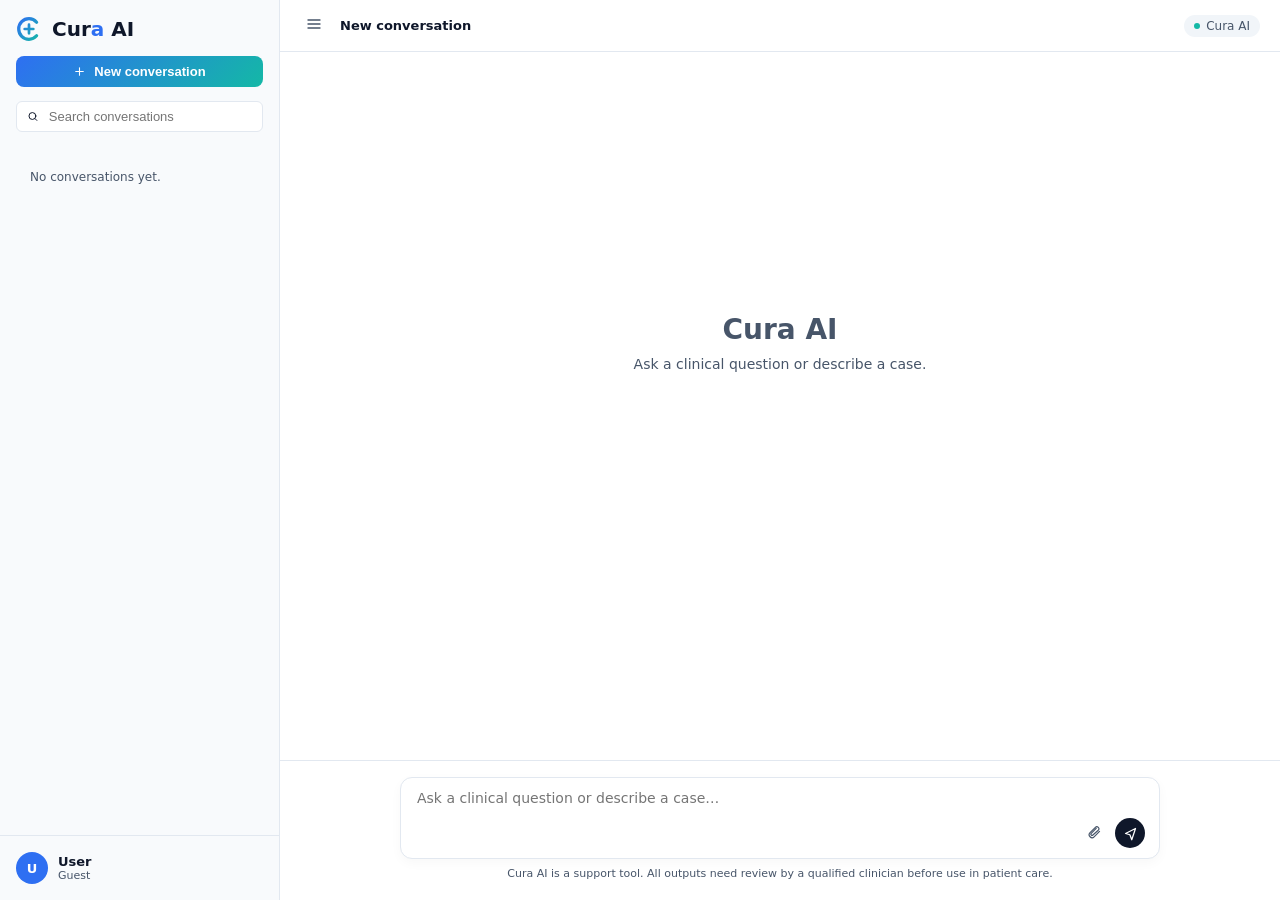
==== commit a2aba2b9: "Finalize clean frontend script with mobile sidebar toggle support" ====
--- a/frontend/chat.html
+++ b/frontend/chat.html
@@ -2,138 +2,137 @@
 
 <html lang="en">
     <head>
-    <meta charset="UTF-8">
-    <meta name="viewport" content="width=device-width, initial-scale=1.0">
-    <title>Cura AI — Chat</title>
-    <link rel="stylesheet" href="styles.css">
-    <link rel="icon" type="image/png" href="favicon.png">
+        <meta charset="UTF-8">
+        <meta name="viewport" content="width=device-width, initial-scale=1.0">
+        <title>Cura AI — Chat</title>
+        <link rel="stylesheet" href="styles.css">
+        <link rel="icon" type="image/png" href="favicon.png">
     </head>
     <body>
+        <div class="app-shell">
 
-    <div class="app-shell">
+        <!-- SIDEBAR -->
+        <aside class="app-sidebar" id="sidebar">
+            <div class="sidebar-top">
+                <!-- LOGO -->
+                <a href="index.html" class="logo">
+                    <svg class="logo-mark" width="26" height="26" viewBox="0 0 48 48" fill="none">
+                    <defs>
+                        <linearGradient id="chat-logo-gradient" x1="4" y1="6" x2="44" y2="42" gradientUnits="userSpaceOnUse">
+                            <stop stop-color="#2E6FF2"/>
+                            <stop offset="1" stop-color="#14B8A6"/>
+                        </linearGradient>
+                    </defs>
+                    <path d="M38 11.5C34.6 7.6 29.7 5 24 5 13.5 5 5 13.5 5 24s8.5 19 19 19 c5.7 0 10.6-2.6 14-6.5" stroke="url(#chat-logo-gradient)" stroke-width="6" stroke-linecap="round"/>
+                    <path d="M24 16v16M16 24h16" stroke="url(#chat-logo-gradient)" stroke-width="5" stroke-linecap="round"/>
+                    </svg>
+                    <span class="logo-word logo-word-custom">
+                    Cur<em>a</em> AI
+                    </span>
+                </a>
 
-    <!-- SIDEBAR -->
-    <aside class="app-sidebar" id="sidebar">
-        <div class="sidebar-top">
-        <!-- LOGO -->
-        <a href="index.html" class="logo">
-            <svg class="logo-mark" width="26" height="26" viewBox="0 0 48 48" fill="none">
-            <defs>
-                <linearGradient id="chat-logo-gradient" x1="4" y1="6" x2="44" y2="42" gradientUnits="userSpaceOnUse">
-                <stop stop-color="#2E6FF2"/>
-                <stop offset="1" stop-color="#14B8A6"/>
-                </linearGradient>
-            </defs>
-            <path d="M38 11.5C34.6 7.6 29.7 5 24 5 13.5 5 5 13.5 5 24s8.5 19 19 19 c5.7 0 10.6-2.6 14-6.5" stroke="url(#chat-logo-gradient)" stroke-width="6" stroke-linecap="round"/>
-            <path d="M24 16v16M16 24h16" stroke="url(#chat-logo-gradient)" stroke-width="5" stroke-linecap="round"/>
-            </svg>
-            <span class="logo-word logo-word-custom">
-            Cur<em>a</em> AI
-            </span>
-        </a>
+                <!-- NEW CONVERSATION -->
+                <button class="btn btn-gradient btn-block btn-sm new-chat-btn" id="new-chat" type="button">
+                    <svg width="13" height="13" viewBox="0 0 24 24" fill="none" stroke="currentColor" stroke-width="2" stroke-linecap="round">
+                    <path d="M12 5v14"/>
+                    <path d="M5 12h14"/>
+                    </svg>
+                    New conversation
+                </button>
 
-        <!-- NEW CONVERSATION -->
-        <button class="btn btn-gradient btn-block btn-sm new-chat-btn" id="new-chat" type="button">
-            <svg width="13" height="13" viewBox="0 0 24 24" fill="none" stroke="currentColor" stroke-width="2" stroke-linecap="round">
-            <path d="M12 5v14"/>
-            <path d="M5 12h14"/>
-            </svg>
-            New conversation
-        </button>
+                <!-- SEARCH -->
+                <div class="sidebar-search">
+                    <svg width="13" height="13" viewBox="0 0 24 24" fill="none" stroke="currentColor" stroke-width="2" stroke-linecap="round">
+                    <circle cx="11" cy="11" r="7"/>
+                    <path d="m20 20-3.5-3.5"/>
+                    </svg>
+                    <input id="conversation-search" type="text" placeholder="Search conversations">
+                </div>
+            </div>
 
-        <!-- SEARCH -->
-        <div class="sidebar-search">
-            <svg width="13" height="13" viewBox="0 0 24 24" fill="none" stroke="currentColor" stroke-width="2" stroke-linecap="round">
-            <circle cx="11" cy="11" r="7"/>
-            <path d="m20 20-3.5-3.5"/>
-            </svg>
-            <input id="conversation-search" type="text" placeholder="Search conversations">
-        </div>
+            <!-- CONVERSATIONS -->
+            <div class="thread-list" id="thread-list">
+                <div id="conversation-loading" class="conversation-loading-text">
+                    No conversations yet.
+                </div>
+            </div>
+
+            <!-- USER -->
+            <div class="sidebar-bottom">
+                <div class="sidebar-user">
+                    <div class="avatar" id="user-avatar">U</div>
+                    <div>
+                        <div class="sidebar-user-name" id="sidebar-user-name">User</div>
+                        <div class="sidebar-user-email" id="sidebar-user-email">Guest</div>
+                    </div>
+                </div>
+            </div>
+        </aside>
+
+        <!-- MAIN -->
+        <main class="app-main">
+            <!-- TOPBAR -->
+            <div class="app-topbar">
+                <button class="icon-btn" id="sidebar-toggle" type="button">
+                    <svg width="16" height="16" viewBox="0 0 24 24" fill="none" stroke="currentColor" stroke-width="2" stroke-linecap="round">
+                    <path d="M3 6h18"/>
+                    <path d="M3 12h18"/>
+                    <path d="M3 18h18"/>
+                    </svg>
+                </button>
+                <span id="conversation-title" class="conversation-title-text">
+                    New conversation
+                </span>
+                <div class="model-chip model-chip-right">
+                    <span class="dot"></span>
+                    Cura AI
+                </div>
+            </div>
+
+            <!-- CHAT AREA -->
+            <div class="chat-scroll" id="chat-scroll">
+                <div class="chat-inner" id="chat-inner">
+                    <!-- Empty state -->
+                    <div id="chat-empty" class="chat-empty-state">
+                        <div>
+                            <div class="chat-empty-title">
+                            Cura AI
+                            </div>
+                            <div class="chat-empty-subtitle">
+                            Ask a clinical question or describe a case.
+                            </div>
+                        </div>
+                    </div>
+                </div>
+            </div>
+
+            <!-- COMPOSER -->
+            <div class="composer-wrap">
+            <div class="composer">
+                <textarea id="composer-input" placeholder="Ask a clinical question or describe a case…" rows="1"></textarea>
+                <div class="composer-actions">
+                    <!-- ATTACH -->
+                    <button class="icon-btn" id="attach-btn" title="Attach" type="button">
+                        <svg width="14" height="14" viewBox="0 0 24 24" fill="none" stroke="currentColor" stroke-width="2" stroke-linecap="round">
+                        <path d="M21.44 11.05 12.25 20.24a5 5 0 0 1-7.07-7.07 l9.19-9.19a3.5 3.5 0 0 1 4.95 4.95 L10.13 17.13a2 2 0 0 1-2.83-2.83 l8.49-8.48"/>
+                        </svg>
+                    </button>
+                    <!-- SEND -->
+                    <button class="send-btn" id="send-btn" title="Send" type="button">
+                        <svg width="15" height="15" viewBox="0 0 24 24" fill="none" stroke="currentColor" stroke-width="2" stroke-linecap="round" stroke-linejoin="round">
+                        <path d="m4 12 16-8-6 18-3-8-7-2z"/>
+                        </svg>
+                    </button>
+                </div>
+            </div>
+                <div class="composer-hint">
+                    Cura AI is a support tool. All outputs need review by a qualified clinician before use in patient care.
+                </div>
+            </div>
+        </main>
+
         </div>
 
-        <!-- CONVERSATIONS -->
-        <div class="thread-list" id="thread-list">
-        <div id="conversation-loading" class="conversation-loading-text">
-            No conversations yet.
-        </div>
-        </div>
-
-        <!-- USER -->
-        <div class="sidebar-bottom">
-        <div class="sidebar-user">
-            <div class="avatar" id="user-avatar">U</div>
-            <div>
-            <div class="sidebar-user-name" id="sidebar-user-name">User</div>
-            <div class="sidebar-user-email" id="sidebar-user-email">Guest</div>
-            </div>
-        </div>
-        </div>
-    </aside>
-
-    <!-- MAIN -->
-    <main class="app-main">
-        <!-- TOPBAR -->
-        <div class="app-topbar">
-        <button class="icon-btn" id="sidebar-toggle" style="display:none;" type="button">
-            <svg width="16" height="16" viewBox="0 0 24 24" fill="none" stroke="currentColor" stroke-width="2" stroke-linecap="round">
-            <path d="M3 6h18"/>
-            <path d="M3 12h18"/>
-            <path d="M3 18h18"/>
-            </svg>
-        </button>
-        <span id="conversation-title" class="conversation-title-text">
-            New conversation
-        </span>
-        <div class="model-chip model-chip-right">
-            <span class="dot"></span>
-            Cura AI
-        </div>
-        </div>
-
-        <!-- CHAT AREA -->
-        <div class="chat-scroll" id="chat-scroll">
-        <div class="chat-inner" id="chat-inner">
-            <!-- Empty state -->
-            <div id="chat-empty" class="chat-empty-state">
-            <div>
-                <div class="chat-empty-title">
-                Cura AI
-                </div>
-                <div class="chat-empty-subtitle">
-                Ask a clinical question or describe a case.
-                </div>
-            </div>
-            </div>
-        </div>
-        </div>
-
-        <!-- COMPOSER -->
-        <div class="composer-wrap">
-        <div class="composer">
-            <textarea id="composer-input" placeholder="Ask a clinical question or describe a case…" rows="1"></textarea>
-            <div class="composer-actions">
-            <!-- ATTACH -->
-            <button class="icon-btn" id="attach-btn" title="Attach" type="button">
-                <svg width="14" height="14" viewBox="0 0 24 24" fill="none" stroke="currentColor" stroke-width="2" stroke-linecap="round">
-                <path d="M21.44 11.05 12.25 20.24a5 5 0 0 1-7.07-7.07 l9.19-9.19a3.5 3.5 0 0 1 4.95 4.95 L10.13 17.13a2 2 0 0 1-2.83-2.83 l8.49-8.48"/>
-                </svg>
-            </button>
-            <!-- SEND -->
-            <button class="send-btn" id="send-btn" title="Send" type="button">
-                <svg width="15" height="15" viewBox="0 0 24 24" fill="none" stroke="currentColor" stroke-width="2" stroke-linecap="round" stroke-linejoin="round">
-                <path d="m4 12 16-8-6 18-3-8-7-2z"/>
-                </svg>
-            </button>
-            </div>
-        </div>
-        <div class="composer-hint">
-            Cura AI is a support tool. All outputs need review by a qualified clinician before use in patient care.
-        </div>
-        </div>
-    </main>
-
-    </div>
-
-    <script src="script.js"></script>
+        <script src="script.js"></script>
     </body>
 </html>
--- a/frontend/styles.css
+++ b/frontend/styles.css
@@ -16,6 +16,12 @@
   margin: 0;
   padding: 0;
   box-sizing: border-box;
+  width: 100vw;
+  overflow-x: hidden;
+}
+
+*, *:before, *:after {
+  box-sizing: inherit;
 }
 
 /* --- CHAT RESPONSE LIST INDENTATION FIX --- */
@@ -51,6 +57,7 @@
   display: flex;
   flex-direction: column;
   justify-content: space-between;
+  flex-shrink: 0;
 }
 
 .sidebar-top {
@@ -186,6 +193,7 @@
   justify-content: center;
   font-weight: 600;
   font-size: 13px;
+  flex-shrink: 0;
 }
 
 .sidebar-user-name {
@@ -203,6 +211,7 @@
   display: flex;
   flex-direction: column;
   background: white;
+  min-width: 0;
 }
 
 .app-topbar {
@@ -328,6 +337,7 @@
   align-items: center;
   justify-content: center;
   cursor: pointer;
+  flex-shrink: 0;
 }
 
 .composer-hint {
@@ -347,6 +357,8 @@
 .site-header-wrap {
   display: flex;
   align-items: center;
+  flex-wrap: wrap;
+  gap: 12px;
 }
 
 .site-nav {
@@ -556,6 +568,7 @@
 .how-wrap {
   max-width: 760px;
   text-align: center;
+  margin: 0 auto;
 }
 
 .how-title {
@@ -591,6 +604,7 @@
 
 .faq-wrap {
   max-width: 680px;
+  margin: 0 auto;
 }
 
 .faq-item {
@@ -629,6 +643,7 @@
 .cta-banner-wrap {
   max-width: 640px;
   text-align: center;
+  margin: 0 auto;
 }
 
 .cta-banner-title {
@@ -721,6 +736,7 @@
   padding: 40px;
   max-width: 520px;
   margin: 0 auto;
+  width: 100%;
 }
 
 .auth-panel-header {
@@ -841,3 +857,116 @@
   font-weight: 600;
   text-decoration: none;
 }
+
+.msg-row {
+  display: flex;
+  gap: 16px;
+  margin-bottom: 20px;
+  align-items: flex-start;
+  width: 100%;
+}
+
+.msg-row:not(.msg-ai) {
+  flex-direction: row-reverse;
+  text-align: right;
+}
+
+.msg-row:not(.msg-ai) .msg-text {
+  background: #f1f5f9;
+  border-color: #cbd5e1;
+  text-align: left;
+}
+
+.msg-row.msg-ai {
+  flex-direction: row;
+  text-align: left;
+}
+
+.msg-text {
+  background: white;
+  border: 1px solid var(--ink-200);
+  padding: 12px 16px;
+  border-radius: 12px;
+  font-size: 14px;
+  line-height: 1.5;
+  max-width: 75%;
+}
+
+/* ==========================================================
+   RESPONSIVE MEDIA QUERIES (MOBILE FIXES)
+   ========================================================== */
+
+@media screen and (max-width: 900px) {
+  /* Stack the landing page hero grid */
+  .hero-grid {
+    grid-template-columns: 1fr !important;
+    gap: 30px;
+  }
+
+  /* Stack auth panels vertically instead of side-by-side */
+  .auth-shell {
+    flex-direction: column !important;
+  }
+
+  .auth-visual {
+    display: none !important;
+  }
+
+  /* Stack feature and how-it-works grids */
+  .feature-grid, .how-grid, .footer-grid {
+    grid-template-columns: 1fr !important;
+    gap: 20px;
+  }
+}
+
+@media screen and (max-width: 768px) {
+  /* Make the app shell take full screen naturally */
+  .app-shell {
+    flex-direction: column !important;
+    height: 100vh;
+    position: relative;
+  }
+
+  /* Hide the sidebar by default on mobile so chat gets full screen */
+  .app-sidebar {
+    display: none !important;
+  }
+
+  /* When toggled open on mobile, show the sidebar as an absolute overlay */
+  .app-sidebar.open {
+    display: flex !important;
+    position: absolute !important;
+    top: 0;
+    left: 0;
+    width: 80% !important;
+    max-width: 280px;
+    height: 100vh !important;
+    z-index: 1000;
+    box-shadow: 4px 0 15px rgba(0,0,0,0.1);
+    background: white;
+  }
+
+  /* Give the main chat area 100% of the screen height */
+  .app-main {
+    width: 100% !important;
+    height: 100vh !important;
+    flex: 1;
+  }
+
+  /* Navigation adjustments */
+  .site-nav {
+    display: none;
+  }
+
+  .site-header-wrap {
+    justify-content: space-between;
+  }
+
+  .display {
+    font-size: 30px !important;
+  }
+
+  .msg-text {
+    max-width: 90% !important;
+  }
+}
